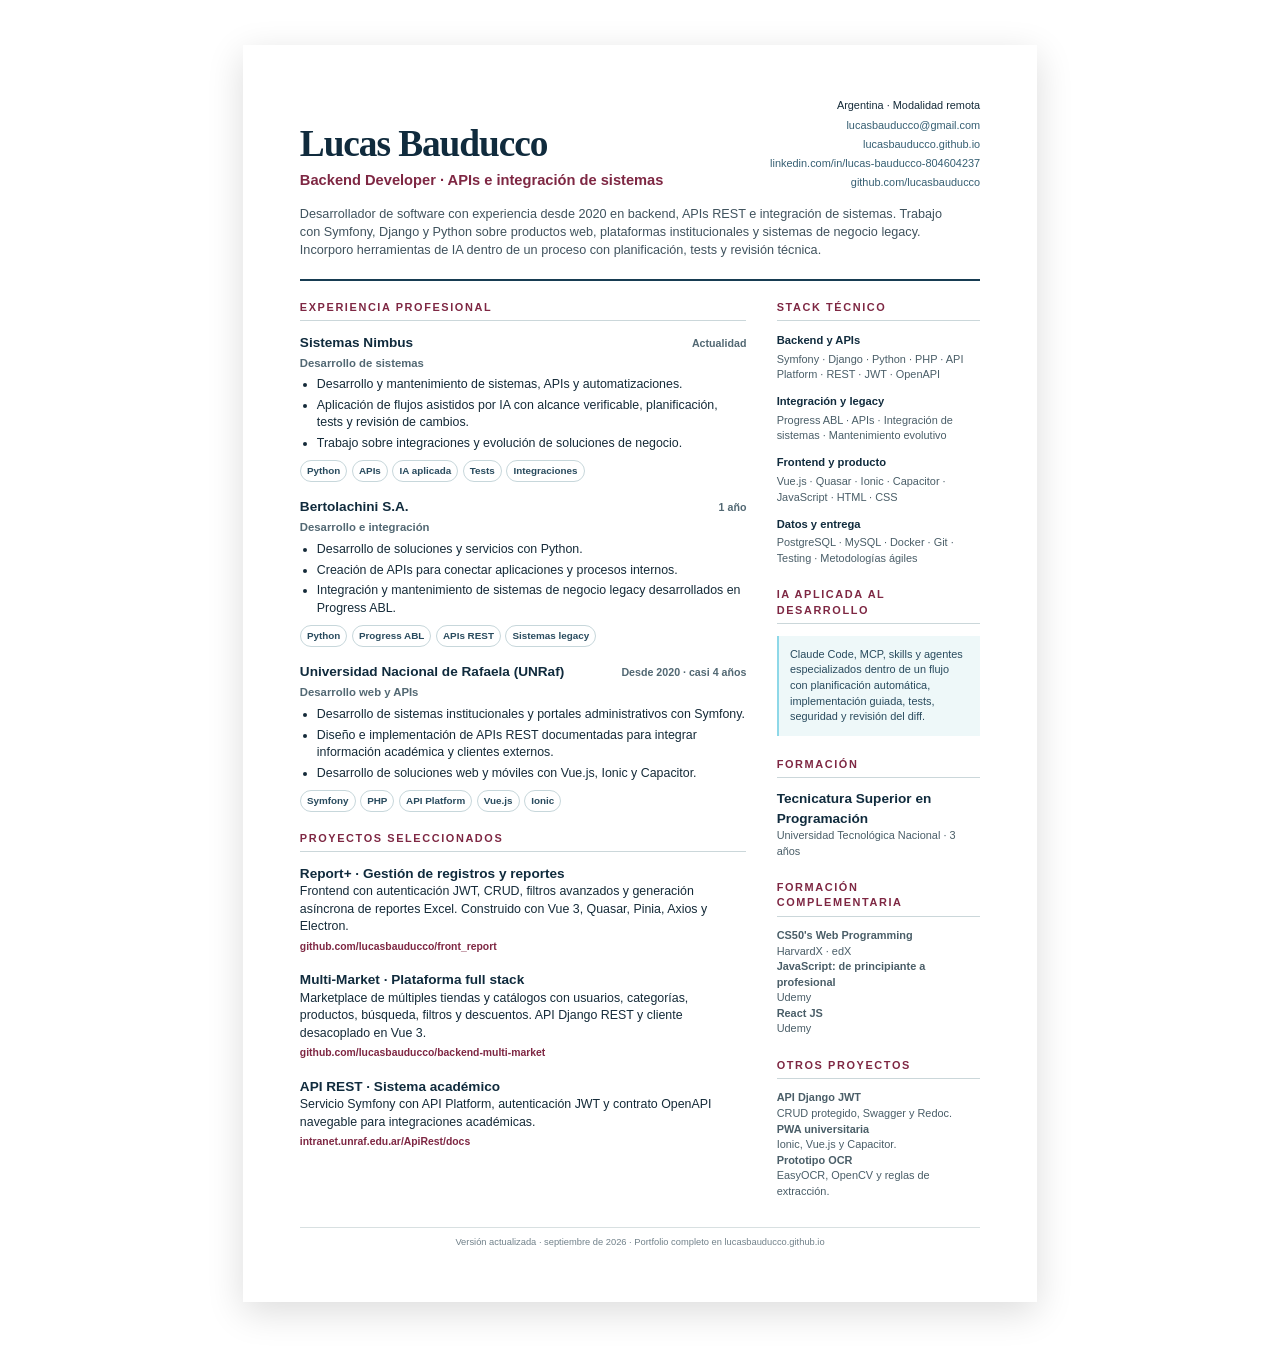
==== assets/documents/CV-LUCASBAUDUCCO.html @ 07555686 "Actualizar: ampliar portfolio profesional y CV" ====
<!DOCTYPE html>
<html lang="es">
<head>
  <meta charset="UTF-8">
  <meta name="viewport" content="width=device-width, initial-scale=1.0">
  <title>CV · Lucas Bauducco · Backend Developer</title>
  <style>
    @page { size: A4; margin: 14mm 15mm; }
    * { box-sizing: border-box; }
    html { color: #152b39; font-family: Arial, Helvetica, sans-serif; font-size: 9.3pt; line-height: 1.42; }
    body { margin: 0; background: #fff; }
    a { color: #365f73; text-decoration: none; }
    header { padding-bottom: 5mm; border-bottom: 2px solid #173c52; }
    .identity { display: grid; grid-template-columns: 1fr auto; align-items: end; gap: 8mm; }
    h1 { margin: 0; color: #102b3d; font-family: Georgia, 'Times New Roman', serif; font-size: 28pt; line-height: 1; letter-spacing: -0.8pt; }
    .role { margin: 2mm 0 0; color: #7e2743; font-size: 11pt; font-weight: 700; }
    .contact { display: grid; gap: 1mm; text-align: right; font-size: 8.2pt; }
    .summary { max-width: 170mm; margin: 4mm 0 0; color: #40535e; font-size: 9.5pt; }
    main { display: grid; grid-template-columns: 1.58fr 0.72fr; gap: 8mm; padding-top: 5mm; }
    section { break-inside: avoid; margin-bottom: 5mm; }
    h2 { margin: 0 0 3mm; padding-bottom: 1.3mm; border-bottom: 1px solid #cbd7da; color: #7e2743; font-size: 8.2pt; letter-spacing: 1.2pt; text-transform: uppercase; }
    h3 { margin: 0; color: #102b3d; font-size: 10.2pt; }
    p { margin: 0; }
    ul { margin: 1.5mm 0 0; padding-left: 4.5mm; }
    li { margin-bottom: 0.8mm; }
    .entry { margin-bottom: 4mm; break-inside: avoid; }
    .entry:last-child { margin-bottom: 0; }
    .entry-heading { display: grid; grid-template-columns: 1fr auto; align-items: baseline; gap: 5mm; }
    .entry-heading time { color: #526873; font-size: 8pt; font-weight: 700; white-space: nowrap; }
    .entry-role { margin: 0.7mm 0 1.2mm; color: #526873; font-size: 8.5pt; font-weight: 700; }
    .skills { display: flex; flex-wrap: wrap; gap: 1.2mm; margin-top: 2mm; }
    .skills span { padding: 0.8mm 1.6mm; border: 1px solid #c7d7db; border-radius: 10mm; color: #294b5e; font-size: 7.4pt; font-weight: 700; }
    .side section { margin-bottom: 5.5mm; }
    .skill-group { margin-bottom: 3mm; }
    .skill-group strong { display: block; margin-bottom: 0.8mm; color: #102b3d; font-size: 8.4pt; }
    .skill-group p, .education p, .course { color: #4a5e68; font-size: 8.2pt; }
    .project-link { display: inline-block; margin-top: 1mm; color: #7e2743; font-size: 7.8pt; font-weight: 700; }
    .note { padding: 3mm; border-left: 2px solid #8ed8e8; background: #eef8f9; color: #294b5e; font-size: 8.2pt; }
    footer { margin-top: 2mm; padding-top: 2mm; border-top: 1px solid #d8e0e1; color: #71818a; font-size: 7pt; text-align: center; }
    @media print { body { zoom: 0.92; } }
    @media screen { body { width: 210mm; min-height: 297mm; margin: 12mm auto; padding: 14mm 15mm; box-shadow: 0 10px 35px rgba(0,0,0,.14); } }
  </style>
</head>
<body>
  <header>
    <div class="identity">
      <div>
        <h1>Lucas Bauducco</h1>
        <p class="role">Backend Developer · APIs e integración de sistemas</p>
      </div>
      <div class="contact">
        <span>Argentina · Modalidad remota</span>
        <a href="mailto:lucasbauducco@gmail.com">lucasbauducco@gmail.com</a>
        <a href="https://lucasbauducco.github.io/">lucasbauducco.github.io</a>
        <a href="https://www.linkedin.com/in/lucas-bauducco-804604237/">linkedin.com/in/lucas-bauducco-804604237</a>
        <a href="https://github.com/lucasbauducco">github.com/lucasbauducco</a>
      </div>
    </div>
    <p class="summary">Desarrollador de software con experiencia desde 2020 en backend, APIs REST e integración de sistemas. Trabajo con Symfony, Django y Python sobre productos web, plataformas institucionales y sistemas de negocio legacy. Incorporo herramientas de IA dentro de un proceso con planificación, tests y revisión técnica.</p>
  </header>

  <main>
    <div>
      <section>
        <h2>Experiencia profesional</h2>
        <article class="entry">
          <div class="entry-heading"><h3>Sistemas Nimbus</h3><time>Actualidad</time></div>
          <p class="entry-role">Desarrollo de sistemas</p>
          <ul>
            <li>Desarrollo y mantenimiento de sistemas, APIs y automatizaciones.</li>
            <li>Aplicación de flujos asistidos por IA con alcance verificable, planificación, tests y revisión de cambios.</li>
            <li>Trabajo sobre integraciones y evolución de soluciones de negocio.</li>
          </ul>
          <div class="skills"><span>Python</span><span>APIs</span><span>IA aplicada</span><span>Tests</span><span>Integraciones</span></div>
        </article>

        <article class="entry">
          <div class="entry-heading"><h3>Bertolachini S.A.</h3><time>1 año</time></div>
          <p class="entry-role">Desarrollo e integración</p>
          <ul>
            <li>Desarrollo de soluciones y servicios con Python.</li>
            <li>Creación de APIs para conectar aplicaciones y procesos internos.</li>
            <li>Integración y mantenimiento de sistemas de negocio legacy desarrollados en Progress ABL.</li>
          </ul>
          <div class="skills"><span>Python</span><span>Progress ABL</span><span>APIs REST</span><span>Sistemas legacy</span></div>
        </article>

        <article class="entry">
          <div class="entry-heading"><h3>Universidad Nacional de Rafaela (UNRaf)</h3><time>Desde 2020 · casi 4 años</time></div>
          <p class="entry-role">Desarrollo web y APIs</p>
          <ul>
            <li>Desarrollo de sistemas institucionales y portales administrativos con Symfony.</li>
            <li>Diseño e implementación de APIs REST documentadas para integrar información académica y clientes externos.</li>
            <li>Desarrollo de soluciones web y móviles con Vue.js, Ionic y Capacitor.</li>
          </ul>
          <div class="skills"><span>Symfony</span><span>PHP</span><span>API Platform</span><span>Vue.js</span><span>Ionic</span></div>
        </article>
      </section>

      <section>
        <h2>Proyectos seleccionados</h2>
        <article class="entry">
          <h3>Report+ · Gestión de registros y reportes</h3>
          <p>Frontend con autenticación JWT, CRUD, filtros avanzados y generación asíncrona de reportes Excel. Construido con Vue 3, Quasar, Pinia, Axios y Electron.</p>
          <a class="project-link" href="https://github.com/lucasbauducco/front_report">github.com/lucasbauducco/front_report</a>
        </article>
        <article class="entry">
          <h3>Multi-Market · Plataforma full stack</h3>
          <p>Marketplace de múltiples tiendas y catálogos con usuarios, categorías, productos, búsqueda, filtros y descuentos. API Django REST y cliente desacoplado en Vue 3.</p>
          <a class="project-link" href="https://github.com/lucasbauducco/backend-multi-market">github.com/lucasbauducco/backend-multi-market</a>
        </article>
        <article class="entry">
          <h3>API REST · Sistema académico</h3>
          <p>Servicio Symfony con API Platform, autenticación JWT y contrato OpenAPI navegable para integraciones académicas.</p>
          <a class="project-link" href="https://intranet.unraf.edu.ar/ApiRest/docs">intranet.unraf.edu.ar/ApiRest/docs</a>
        </article>
      </section>
    </div>

    <aside class="side">
      <section>
        <h2>Stack técnico</h2>
        <div class="skill-group"><strong>Backend y APIs</strong><p>Symfony · Django · Python · PHP · API Platform · REST · JWT · OpenAPI</p></div>
        <div class="skill-group"><strong>Integración y legacy</strong><p>Progress ABL · APIs · Integración de sistemas · Mantenimiento evolutivo</p></div>
        <div class="skill-group"><strong>Frontend y producto</strong><p>Vue.js · Quasar · Ionic · Capacitor · JavaScript · HTML · CSS</p></div>
        <div class="skill-group"><strong>Datos y entrega</strong><p>PostgreSQL · MySQL · Docker · Git · Testing · Metodologías ágiles</p></div>
      </section>

      <section>
        <h2>IA aplicada al desarrollo</h2>
        <p class="note">Claude Code, MCP, skills y agentes especializados dentro de un flujo con planificación automática, implementación guiada, tests, seguridad y revisión del diff.</p>
      </section>

      <section class="education">
        <h2>Formación</h2>
        <article class="entry">
          <h3>Tecnicatura Superior en Programación</h3>
          <p>Universidad Tecnológica Nacional · 3 años</p>
        </article>
      </section>

      <section>
        <h2>Formación complementaria</h2>
        <p class="course"><strong>CS50's Web Programming</strong><br>HarvardX · edX</p>
        <p class="course"><strong>JavaScript: de principiante a profesional</strong><br>Udemy</p>
        <p class="course"><strong>React JS</strong><br>Udemy</p>
      </section>

      <section>
        <h2>Otros proyectos</h2>
        <p class="course"><strong>API Django JWT</strong><br>CRUD protegido, Swagger y Redoc.</p>
        <p class="course"><strong>PWA universitaria</strong><br>Ionic, Vue.js y Capacitor.</p>
        <p class="course"><strong>Prototipo OCR</strong><br>EasyOCR, OpenCV y reglas de extracción.</p>
      </section>
    </aside>
  </main>

  <footer>Versión actualizada · septiembre de 2026 · Portfolio completo en lucasbauducco.github.io</footer>
</body>
</html>
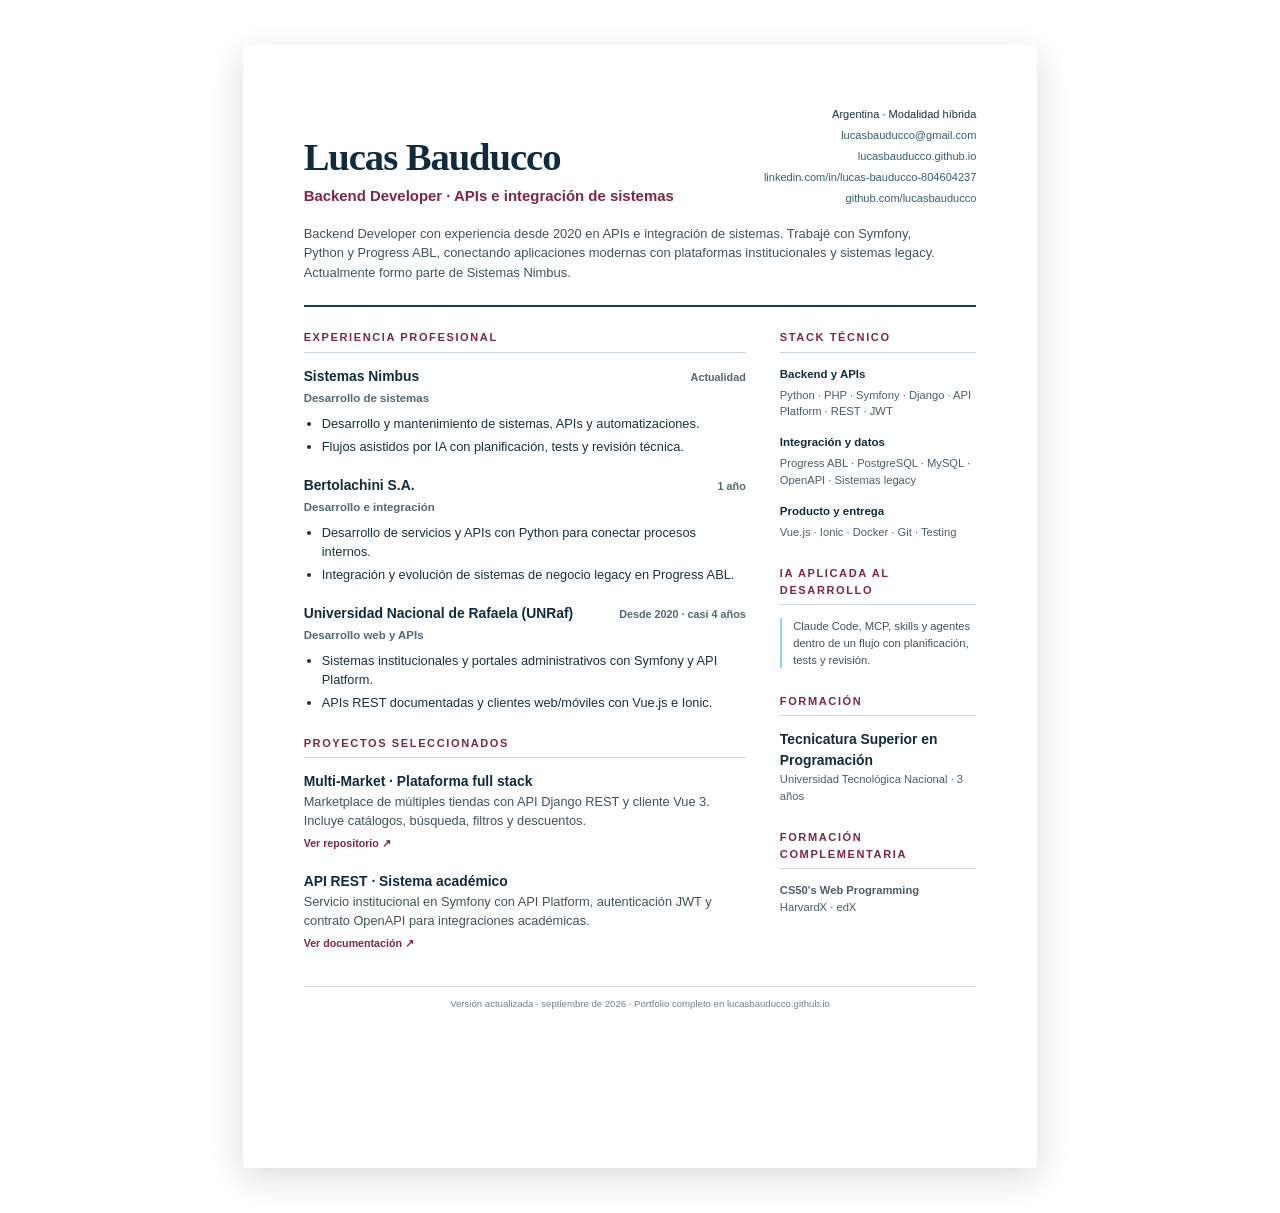
==== commit 45fcaa6a: "Optimizar: simplificar presentación del CV" ====
--- a/assets/documents/CV-LUCASBAUDUCCO.html
+++ b/assets/documents/CV-LUCASBAUDUCCO.html
@@ -5,40 +5,40 @@
   <meta name="viewport" content="width=device-width, initial-scale=1.0">
   <title>CV · Lucas Bauducco · Backend Developer</title>
   <style>
-    @page { size: A4; margin: 14mm 15mm; }
+    @page { size: A4; margin: 16mm; }
     * { box-sizing: border-box; }
-    html { color: #152b39; font-family: Arial, Helvetica, sans-serif; font-size: 9.3pt; line-height: 1.42; }
+    html { color: #19313f; font-family: Arial, Helvetica, sans-serif; font-size: 9.6pt; line-height: 1.5; }
     body { margin: 0; background: #fff; }
     a { color: #365f73; text-decoration: none; }
-    header { padding-bottom: 5mm; border-bottom: 2px solid #173c52; }
-    .identity { display: grid; grid-template-columns: 1fr auto; align-items: end; gap: 8mm; }
-    h1 { margin: 0; color: #102b3d; font-family: Georgia, 'Times New Roman', serif; font-size: 28pt; line-height: 1; letter-spacing: -0.8pt; }
-    .role { margin: 2mm 0 0; color: #7e2743; font-size: 11pt; font-weight: 700; }
-    .contact { display: grid; gap: 1mm; text-align: right; font-size: 8.2pt; }
-    .summary { max-width: 170mm; margin: 4mm 0 0; color: #40535e; font-size: 9.5pt; }
-    main { display: grid; grid-template-columns: 1.58fr 0.72fr; gap: 8mm; padding-top: 5mm; }
-    section { break-inside: avoid; margin-bottom: 5mm; }
-    h2 { margin: 0 0 3mm; padding-bottom: 1.3mm; border-bottom: 1px solid #cbd7da; color: #7e2743; font-size: 8.2pt; letter-spacing: 1.2pt; text-transform: uppercase; }
-    h3 { margin: 0; color: #102b3d; font-size: 10.2pt; }
+    header { padding-bottom: 6mm; border-bottom: 2px solid #173c52; }
+    .identity { display: grid; grid-template-columns: 1fr auto; align-items: end; gap: 10mm; }
+    h1 { margin: 0; color: #102b3d; font-family: Georgia, 'Times New Roman', serif; font-size: 29pt; line-height: 1; letter-spacing: -0.8pt; }
+    .role { margin: 2mm 0 0; color: #7e2743; font-size: 11.2pt; font-weight: 700; }
+    .contact { display: grid; gap: 1.2mm; text-align: right; font-size: 8.3pt; }
+    .summary { max-width: 172mm; margin: 4.5mm 0 0; color: #40535e; font-size: 9.7pt; }
+    main { display: grid; grid-template-columns: 1.62fr 0.72fr; gap: 9mm; padding-top: 6mm; }
+    section { break-inside: avoid; margin-bottom: 6mm; }
+    h2 { margin: 0 0 3.5mm; padding-bottom: 1.5mm; border-bottom: 1px solid #cbd7da; color: #7e2743; font-size: 8.3pt; letter-spacing: 1.2pt; text-transform: uppercase; }
+    h3 { margin: 0; color: #102b3d; font-size: 10.4pt; }
     p { margin: 0; }
-    ul { margin: 1.5mm 0 0; padding-left: 4.5mm; }
-    li { margin-bottom: 0.8mm; }
-    .entry { margin-bottom: 4mm; break-inside: avoid; }
+    ul { margin: 1.8mm 0 0; padding-left: 4.8mm; }
+    li { margin-bottom: 1mm; }
+    .entry { margin-bottom: 5mm; break-inside: avoid; }
     .entry:last-child { margin-bottom: 0; }
     .entry-heading { display: grid; grid-template-columns: 1fr auto; align-items: baseline; gap: 5mm; }
-    .entry-heading time { color: #526873; font-size: 8pt; font-weight: 700; white-space: nowrap; }
-    .entry-role { margin: 0.7mm 0 1.2mm; color: #526873; font-size: 8.5pt; font-weight: 700; }
-    .skills { display: flex; flex-wrap: wrap; gap: 1.2mm; margin-top: 2mm; }
-    .skills span { padding: 0.8mm 1.6mm; border: 1px solid #c7d7db; border-radius: 10mm; color: #294b5e; font-size: 7.4pt; font-weight: 700; }
-    .side section { margin-bottom: 5.5mm; }
-    .skill-group { margin-bottom: 3mm; }
-    .skill-group strong { display: block; margin-bottom: 0.8mm; color: #102b3d; font-size: 8.4pt; }
-    .skill-group p, .education p, .course { color: #4a5e68; font-size: 8.2pt; }
-    .project-link { display: inline-block; margin-top: 1mm; color: #7e2743; font-size: 7.8pt; font-weight: 700; }
-    .note { padding: 3mm; border-left: 2px solid #8ed8e8; background: #eef8f9; color: #294b5e; font-size: 8.2pt; }
-    footer { margin-top: 2mm; padding-top: 2mm; border-top: 1px solid #d8e0e1; color: #71818a; font-size: 7pt; text-align: center; }
-    @media print { body { zoom: 0.92; } }
-    @media screen { body { width: 210mm; min-height: 297mm; margin: 12mm auto; padding: 14mm 15mm; box-shadow: 0 10px 35px rgba(0,0,0,.14); } }
+    .entry-heading time { color: #526873; font-size: 8.1pt; font-weight: 700; white-space: nowrap; }
+    .entry-role { margin: 0.8mm 0 1.4mm; color: #526873; font-size: 8.6pt; font-weight: 700; }
+    .entry-detail { color: #40535e; }
+    .side section { margin-bottom: 6.5mm; }
+    .skill-group { margin-bottom: 3.8mm; }
+    .skill-group:last-child { margin-bottom: 0; }
+    .skill-group strong { display: block; margin-bottom: 0.9mm; color: #102b3d; font-size: 8.6pt; }
+    .skill-group p, .education p, .course { color: #4a5e68; font-size: 8.4pt; }
+    .project-link { display: inline-block; margin-top: 1.3mm; color: #7e2743; font-size: 8pt; font-weight: 700; }
+    .ai-note { padding-left: 3mm; border-left: 2px solid #8ed8e8; color: #40535e; font-size: 8.4pt; }
+    footer { margin-top: 3mm; padding-top: 2.5mm; border-top: 1px solid #d8e0e1; color: #71818a; font-size: 7.2pt; text-align: center; }
+    @media print { body { zoom: 0.94; } }
+    @media screen { body { width: 210mm; min-height: 297mm; margin: 12mm auto; padding: 16mm; box-shadow: 0 10px 35px rgba(0,0,0,.14); } }
   </style>
 </head>
 <body>
@@ -49,14 +49,14 @@
         <p class="role">Backend Developer · APIs e integración de sistemas</p>
       </div>
       <div class="contact">
-        <span>Argentina · Modalidad remota</span>
+        <span>Argentina · Modalidad híbrida</span>
         <a href="mailto:lucasbauducco@gmail.com">lucasbauducco@gmail.com</a>
         <a href="https://lucasbauducco.github.io/">lucasbauducco.github.io</a>
         <a href="https://www.linkedin.com/in/lucas-bauducco-804604237/">linkedin.com/in/lucas-bauducco-804604237</a>
         <a href="https://github.com/lucasbauducco">github.com/lucasbauducco</a>
       </div>
     </div>
-    <p class="summary">Desarrollador de software con experiencia desde 2020 en backend, APIs REST e integración de sistemas. Trabajo con Symfony, Django y Python sobre productos web, plataformas institucionales y sistemas de negocio legacy. Incorporo herramientas de IA dentro de un proceso con planificación, tests y revisión técnica.</p>
+    <p class="summary">Backend Developer con experiencia desde 2020 en APIs e integración de sistemas. Trabajé con Symfony, Python y Progress ABL, conectando aplicaciones modernas con plataformas institucionales y sistemas legacy. Actualmente formo parte de Sistemas Nimbus.</p>
   </header>
 
   <main>
@@ -68,51 +68,40 @@
           <p class="entry-role">Desarrollo de sistemas</p>
           <ul>
             <li>Desarrollo y mantenimiento de sistemas, APIs y automatizaciones.</li>
-            <li>Aplicación de flujos asistidos por IA con alcance verificable, planificación, tests y revisión de cambios.</li>
-            <li>Trabajo sobre integraciones y evolución de soluciones de negocio.</li>
+            <li>Flujos asistidos por IA con planificación, tests y revisión técnica.</li>
           </ul>
-          <div class="skills"><span>Python</span><span>APIs</span><span>IA aplicada</span><span>Tests</span><span>Integraciones</span></div>
         </article>
 
         <article class="entry">
           <div class="entry-heading"><h3>Bertolachini S.A.</h3><time>1 año</time></div>
           <p class="entry-role">Desarrollo e integración</p>
           <ul>
-            <li>Desarrollo de soluciones y servicios con Python.</li>
-            <li>Creación de APIs para conectar aplicaciones y procesos internos.</li>
-            <li>Integración y mantenimiento de sistemas de negocio legacy desarrollados en Progress ABL.</li>
+            <li>Desarrollo de servicios y APIs con Python para conectar procesos internos.</li>
+            <li>Integración y evolución de sistemas de negocio legacy en Progress ABL.</li>
           </ul>
-          <div class="skills"><span>Python</span><span>Progress ABL</span><span>APIs REST</span><span>Sistemas legacy</span></div>
         </article>
 
         <article class="entry">
           <div class="entry-heading"><h3>Universidad Nacional de Rafaela (UNRaf)</h3><time>Desde 2020 · casi 4 años</time></div>
           <p class="entry-role">Desarrollo web y APIs</p>
           <ul>
-            <li>Desarrollo de sistemas institucionales y portales administrativos con Symfony.</li>
-            <li>Diseño e implementación de APIs REST documentadas para integrar información académica y clientes externos.</li>
-            <li>Desarrollo de soluciones web y móviles con Vue.js, Ionic y Capacitor.</li>
+            <li>Sistemas institucionales y portales administrativos con Symfony y API Platform.</li>
+            <li>APIs REST documentadas y clientes web/móviles con Vue.js e Ionic.</li>
           </ul>
-          <div class="skills"><span>Symfony</span><span>PHP</span><span>API Platform</span><span>Vue.js</span><span>Ionic</span></div>
         </article>
       </section>
 
       <section>
         <h2>Proyectos seleccionados</h2>
         <article class="entry">
-          <h3>Report+ · Gestión de registros y reportes</h3>
-          <p>Frontend con autenticación JWT, CRUD, filtros avanzados y generación asíncrona de reportes Excel. Construido con Vue 3, Quasar, Pinia, Axios y Electron.</p>
-          <a class="project-link" href="https://github.com/lucasbauducco/front_report">github.com/lucasbauducco/front_report</a>
-        </article>
-        <article class="entry">
           <h3>Multi-Market · Plataforma full stack</h3>
-          <p>Marketplace de múltiples tiendas y catálogos con usuarios, categorías, productos, búsqueda, filtros y descuentos. API Django REST y cliente desacoplado en Vue 3.</p>
-          <a class="project-link" href="https://github.com/lucasbauducco/backend-multi-market">github.com/lucasbauducco/backend-multi-market</a>
+          <p class="entry-detail">Marketplace de múltiples tiendas con API Django REST y cliente Vue 3. Incluye catálogos, búsqueda, filtros y descuentos.</p>
+          <a class="project-link" href="https://github.com/lucasbauducco/backend-multi-market">Ver repositorio ↗</a>
         </article>
         <article class="entry">
           <h3>API REST · Sistema académico</h3>
-          <p>Servicio Symfony con API Platform, autenticación JWT y contrato OpenAPI navegable para integraciones académicas.</p>
-          <a class="project-link" href="https://intranet.unraf.edu.ar/ApiRest/docs">intranet.unraf.edu.ar/ApiRest/docs</a>
+          <p class="entry-detail">Servicio institucional en Symfony con API Platform, autenticación JWT y contrato OpenAPI para integraciones académicas.</p>
+          <a class="project-link" href="https://intranet.unraf.edu.ar/ApiRest/docs">Ver documentación ↗</a>
         </article>
       </section>
     </div>
@@ -120,15 +109,14 @@
     <aside class="side">
       <section>
         <h2>Stack técnico</h2>
-        <div class="skill-group"><strong>Backend y APIs</strong><p>Symfony · Django · Python · PHP · API Platform · REST · JWT · OpenAPI</p></div>
-        <div class="skill-group"><strong>Integración y legacy</strong><p>Progress ABL · APIs · Integración de sistemas · Mantenimiento evolutivo</p></div>
-        <div class="skill-group"><strong>Frontend y producto</strong><p>Vue.js · Quasar · Ionic · Capacitor · JavaScript · HTML · CSS</p></div>
-        <div class="skill-group"><strong>Datos y entrega</strong><p>PostgreSQL · MySQL · Docker · Git · Testing · Metodologías ágiles</p></div>
+        <div class="skill-group"><strong>Backend y APIs</strong><p>Python · PHP · Symfony · Django · API Platform · REST · JWT</p></div>
+        <div class="skill-group"><strong>Integración y datos</strong><p>Progress ABL · PostgreSQL · MySQL · OpenAPI · Sistemas legacy</p></div>
+        <div class="skill-group"><strong>Producto y entrega</strong><p>Vue.js · Ionic · Docker · Git · Testing</p></div>
       </section>
 
       <section>
         <h2>IA aplicada al desarrollo</h2>
-        <p class="note">Claude Code, MCP, skills y agentes especializados dentro de un flujo con planificación automática, implementación guiada, tests, seguridad y revisión del diff.</p>
+        <p class="ai-note">Claude Code, MCP, skills y agentes dentro de un flujo con planificación, tests y revisión.</p>
       </section>
 
       <section class="education">
@@ -142,15 +130,6 @@
       <section>
         <h2>Formación complementaria</h2>
         <p class="course"><strong>CS50's Web Programming</strong><br>HarvardX · edX</p>
-        <p class="course"><strong>JavaScript: de principiante a profesional</strong><br>Udemy</p>
-        <p class="course"><strong>React JS</strong><br>Udemy</p>
-      </section>
-
-      <section>
-        <h2>Otros proyectos</h2>
-        <p class="course"><strong>API Django JWT</strong><br>CRUD protegido, Swagger y Redoc.</p>
-        <p class="course"><strong>PWA universitaria</strong><br>Ionic, Vue.js y Capacitor.</p>
-        <p class="course"><strong>Prototipo OCR</strong><br>EasyOCR, OpenCV y reglas de extracción.</p>
       </section>
     </aside>
   </main>
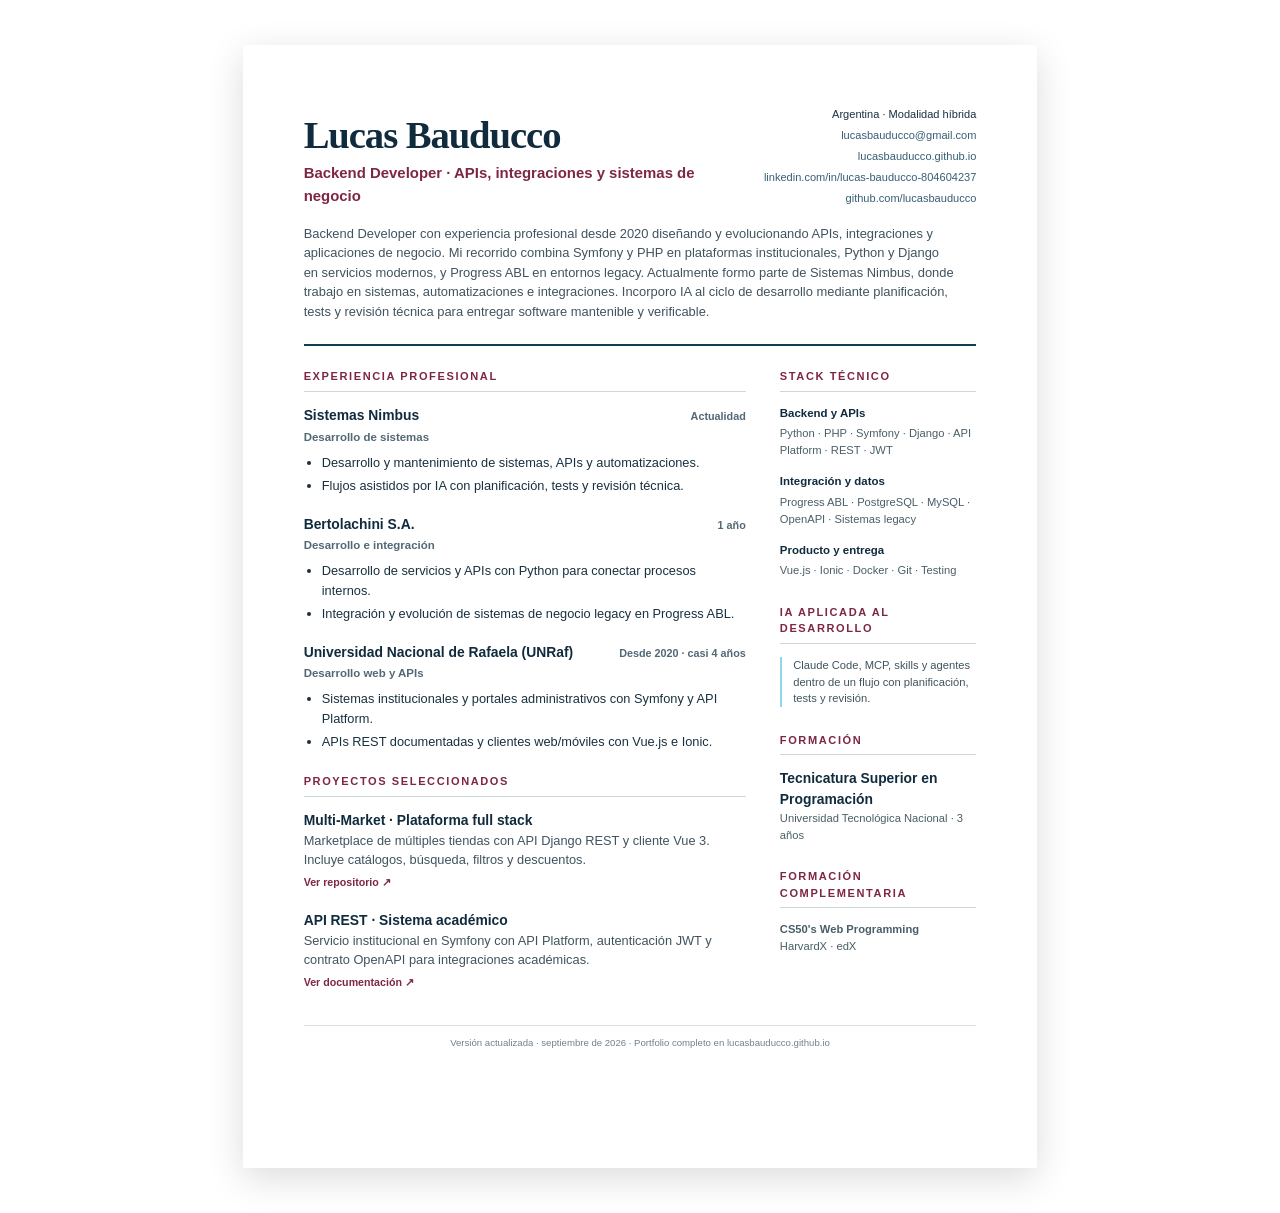
==== commit 3ea73231: "Actualizar: fortalecer presentación profesional del CV" ====
--- a/assets/documents/CV-LUCASBAUDUCCO.html
+++ b/assets/documents/CV-LUCASBAUDUCCO.html
@@ -46,7 +46,7 @@
     <div class="identity">
       <div>
         <h1>Lucas Bauducco</h1>
-        <p class="role">Backend Developer · APIs e integración de sistemas</p>
+        <p class="role">Backend Developer · APIs, integraciones y sistemas de negocio</p>
       </div>
       <div class="contact">
         <span>Argentina · Modalidad híbrida</span>
@@ -56,7 +56,7 @@
         <a href="https://github.com/lucasbauducco">github.com/lucasbauducco</a>
       </div>
     </div>
-    <p class="summary">Backend Developer con experiencia desde 2020 en APIs e integración de sistemas. Trabajé con Symfony, Python y Progress ABL, conectando aplicaciones modernas con plataformas institucionales y sistemas legacy. Actualmente formo parte de Sistemas Nimbus.</p>
+    <p class="summary">Backend Developer con experiencia profesional desde 2020 diseñando y evolucionando APIs, integraciones y aplicaciones de negocio. Mi recorrido combina Symfony y PHP en plataformas institucionales, Python y Django en servicios modernos, y Progress ABL en entornos legacy. Actualmente formo parte de Sistemas Nimbus, donde trabajo en sistemas, automatizaciones e integraciones. Incorporo IA al ciclo de desarrollo mediante planificación, tests y revisión técnica para entregar software mantenible y verificable.</p>
   </header>
 
   <main>
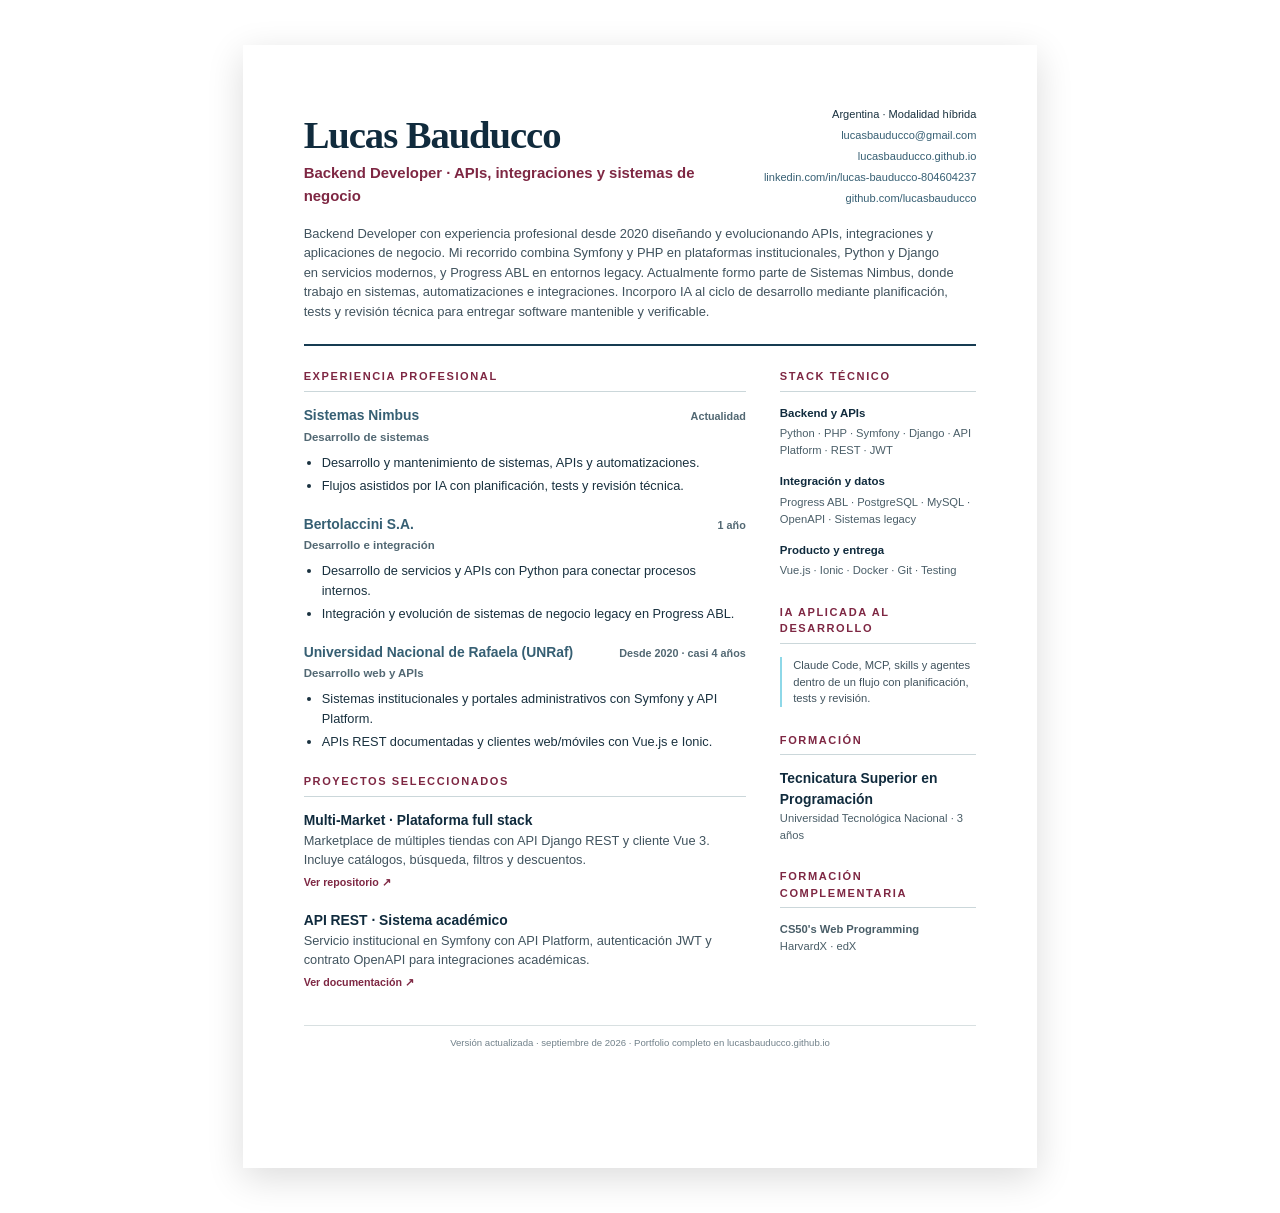
==== commit 7048e25d: "Optimizar: mejorar vista móvil y corregir empresas en web y CV" ====
--- a/assets/documents/CV-LUCASBAUDUCCO.html
+++ b/assets/documents/CV-LUCASBAUDUCCO.html
@@ -64,7 +64,7 @@
       <section>
         <h2>Experiencia profesional</h2>
         <article class="entry">
-          <div class="entry-heading"><h3>Sistemas Nimbus</h3><time>Actualidad</time></div>
+          <div class="entry-heading"><h3><a href="https://sistemasnimbus.com/">Sistemas Nimbus</a></h3><time>Actualidad</time></div>
           <p class="entry-role">Desarrollo de sistemas</p>
           <ul>
             <li>Desarrollo y mantenimiento de sistemas, APIs y automatizaciones.</li>
@@ -73,7 +73,7 @@
         </article>
 
         <article class="entry">
-          <div class="entry-heading"><h3>Bertolachini S.A.</h3><time>1 año</time></div>
+          <div class="entry-heading"><h3><a href="https://www.bertolaccini.com/">Bertolaccini S.A.</a></h3><time>1 año</time></div>
           <p class="entry-role">Desarrollo e integración</p>
           <ul>
             <li>Desarrollo de servicios y APIs con Python para conectar procesos internos.</li>
@@ -82,7 +82,7 @@
         </article>
 
         <article class="entry">
-          <div class="entry-heading"><h3>Universidad Nacional de Rafaela (UNRaf)</h3><time>Desde 2020 · casi 4 años</time></div>
+          <div class="entry-heading"><h3><a href="https://unraf.edu.ar/">Universidad Nacional de Rafaela (UNRaf)</a></h3><time>Desde 2020 · casi 4 años</time></div>
           <p class="entry-role">Desarrollo web y APIs</p>
           <ul>
             <li>Sistemas institucionales y portales administrativos con Symfony y API Platform.</li>
